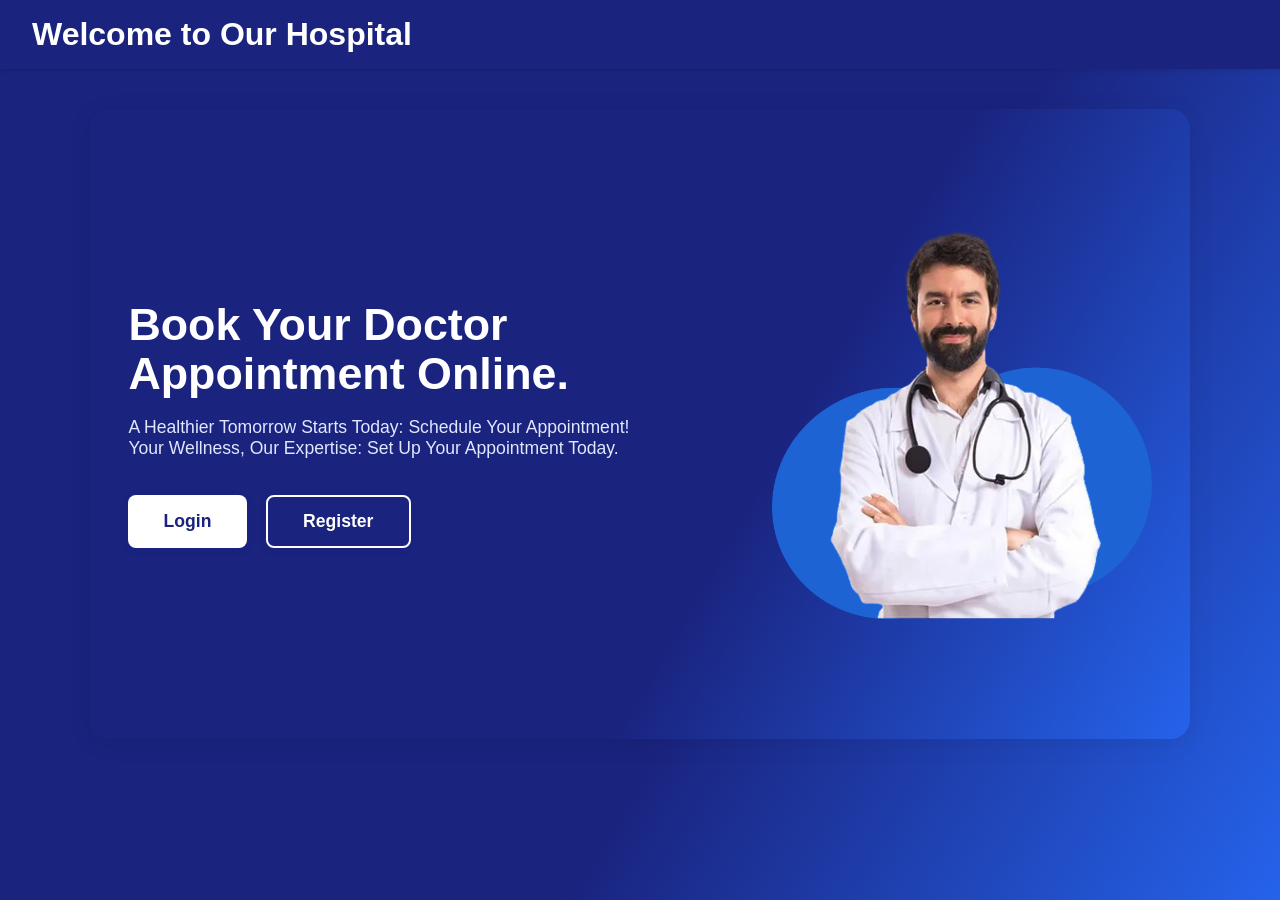
==== index.html @ 8319737b "Initial commit" ====
<!-- index.html (Home Page) -->
<!DOCTYPE html>
<html lang="en">

<head>
  <meta charset="UTF-8">
  <meta name="viewport" content="width=device-width, initial-scale=1.0">
  <title>Hospital Appointment Booking</title>
  <link rel="stylesheet" href="style.css">
</head>

<body>
  <header>
    <h1>Welcome to Our Hospital</h1>
  </header>
  <main>
    <!-- Hero Section Start -->
    <div class="hero-section">
      <div class="hero-content">
        <h1>Book Your Doctor Appointment Online.</h1>
        <p class="hero-subtitle">
          A Healthier Tomorrow Starts Today: Schedule Your Appointment!<br>
          Your Wellness, Our Expertise: Set Up Your Appointment Today.
        </p>
        <div class="hero-buttons">
          <a href="login.html" class="btn-primary hero-btn">Login</a>
          <a href="register.html" class="btn-outline hero-btn">Register</a>
        </div>
      </div>
      <div class="hero-image-container">
        <img src="doctor.png" alt="Doctor" class="hero-image">
      </div>
    </div>

  </main>
  <footer>

  </footer>
</body>

</html>
---- style.css ----
/* Global Modern Dashboard Styles (from admin.html) */
* {
    margin: 0;
    padding: 0;
    box-sizing: border-box;
    font-family: 'Segoe UI', Tahoma, Geneva, Verdana, sans-serif;
}

body {
    background: linear-gradient(120deg, #1a237e 60%, #2563eb 100%);
    min-height: 100vh;
}

header {
    background: #1a237e;
    color: white;
    padding: 1rem 2rem;
    display: flex;
    justify-content: space-between;
    align-items: center;
    box-shadow: 0 2px 4px rgba(0, 0, 0, 0.1);
}

.dashboard-container {
    display: grid;
    grid-template-columns: 250px 1fr;
    min-height: calc(100vh - 64px);
}

.sidebar {
    background: white;
    padding: 1.5rem;
    box-shadow: 2px 0 4px rgba(0, 0, 0, 0.1);
}

.nav-item {
    padding: 1rem;
    margin: 0.5rem 0;
    border-radius: 8px;
    cursor: pointer;
    transition: all 0.3s ease;
    display: flex;
    align-items: center;
    gap: 0.5rem;
}

.nav-item:hover {
    background: #e8eaf6;
    color: #1a237e;
}

.nav-item.active {
    background: #1a237e;
    color: white;
}

.main-content {
    padding: 2rem;
}

.card {
    background: white;
    border-radius: 12px;
    padding: 1.5rem;
    margin-bottom: 1.5rem;
    box-shadow: 0 2px 4px rgba(0, 0, 0, 0.1);
}

.stats-grid {
    display: grid;
    grid-template-columns: repeat(auto-fit, minmax(200px, 1fr));
    gap: 1rem;
    margin-bottom: 2rem;
}

.stat-card {
    background: white;
    padding: 1.5rem;
    border-radius: 8px;
    text-align: center;
    box-shadow: 0 2px 4px rgba(0, 0, 0, 0.1);
}

.stat-number {
    font-size: 2rem;
    font-weight: bold;
    color: #1a237e;
    margin: 0.5rem 0;
}

.data-table {
    width: 100%;
    border-collapse: collapse;
    margin-top: 1rem;
}

.data-table th,
.data-table td {
    padding: 1rem;
    text-align: left;
    border-bottom: 1px solid #e0e0e0;
}

.data-table th {
    background: #f5f5f5;
    font-weight: 600;
}

.data-table tr:hover {
    background: #f5f5f5;
}

.action-buttons {
    display: flex;
    gap: 0.5rem;
}

button {
    padding: 0.5rem 1rem;
    border: none;
    border-radius: 4px;
    cursor: pointer;
    font-weight: 500;
    transition: background-color 0.3s;
}

.btn-primary {
    background: #1a237e;
    color: white;
}

.btn-primary:hover {
    background: #283593;
}

.btn-secondary {
    background: #455a64;
    color: white;
}

.btn-secondary:hover {
    background: #546e7a;
}

.btn-danger {
    background: #c62828;
    color: white;
}

.btn-danger:hover {
    background: #d32f2f;
}

.form-group {
    margin-bottom: 1rem;
}

label {
    display: block;
    margin-bottom: 0.5rem;
    font-weight: 500;
}

input,
select,
textarea {
    width: 100%;
    padding: 0.75rem;
    border: 1px solid #ddd;
    border-radius: 4px;
    font-size: 1rem;
}

.search-bar {
    display: flex;
    gap: 1rem;
    margin-bottom: 1rem;
}

.search-bar input {
    flex: 1;
}

.modal {
    position: fixed;
    top: 0;
    left: 0;
    right: 0;
    bottom: 0;
    background: rgba(0, 0, 0, 0.5);
    display: flex;
    justify-content: center;
    align-items: center;
    z-index: 1000;
}

.modal-content {
    background: white;
    padding: 2rem;
    border-radius: 8px;
    max-width: 600px;
    width: 90%;
    max-height: 90vh;
    overflow-y: auto;
}

/* Hero Section Styles for Home Page */
.hero-section {
    display: flex;
    align-items: center;
    justify-content: space-between;
    min-height: 70vh;
    background: linear-gradient(120deg, #1a237e 60%, #2563eb 100%);
    border-radius: 20px;
    margin: 40px auto;
    max-width: 1100px;
    box-shadow: 0 4px 24px rgba(0, 0, 0, 0.08);
    padding: 0 3vw;
    color: #fff;
    position: relative;
    overflow: hidden;
}

.hero-content {
    flex: 1;
    display: flex;
    flex-direction: column;
    justify-content: center;
    min-width: 320px;
    max-width: 600px;
    z-index: 2;
}

.hero-content h1 {
    font-size: 2.8rem;
    font-weight: 700;
    margin-bottom: 1.2rem;
    line-height: 1.1;
}

.hero-subtitle {
    font-size: 1.1rem;
    font-weight: 400;
    margin-bottom: 2.2rem;
    color: #e0e7ff;
}

.hero-buttons {
    display: flex;
    gap: 1.2rem;
}

.hero-btn {
    font-size: 1.1rem;
    padding: 0.9rem 2.2rem;
    border-radius: 8px;
    font-weight: 600;
    text-decoration: none;
    transition: background 0.2s, color 0.2s, border 0.2s;
    box-shadow: 0 2px 8px rgba(26, 35, 126, 0.08);
    display: flex;
    align-items: center;
    justify-content: center;
}

.btn-primary.hero-btn {
    background: #fff;
    color: #1a237e;
    border: none;
}

.btn-primary.hero-btn:hover {
    background: #e8eaf6;
    color: #1a237e;
}

.btn-outline.hero-btn {
    background: transparent;
    color: #fff;
    border: 2px solid #fff;
}

.btn-outline.hero-btn:hover {
    background: #fff;
    color: #1a237e;
}

.hero-image-container {
    flex: 1;
    display: flex;
    align-items: center;
    justify-content: flex-end;
    min-width: 300px;
    z-index: 2;
}

.hero-image {
    width: 380px;
    height: auto;
    border-radius: 0;
    box-shadow: none;
    background: none;
}

@media (max-width: 900px) {
    .hero-section {
        flex-direction: column-reverse;
        padding: 2rem 1rem;
        min-height: 60vh;
        max-width: 98vw;
    }

    .hero-content,
    .hero-image-container {
        min-width: 0;
        max-width: 100vw;
        justify-content: center;
    }

    .hero-image {
        width: 220px;
        margin-bottom: 1.5rem;
        border-radius: 0;
    }
}

@media (max-width: 768px) {
    .dashboard-container {
        grid-template-columns: 1fr;
    }

    .sidebar {
        display: none;
    }

    .main-content {
        padding: 1rem;
    }

    .hero-section {
        max-width: 95vw;
        padding: 20px 0;
    }

    .data-table,
    .data-table tbody,
    .data-table tr,
    .data-table td {
        display: block;
        width: 100%;
    }

    .data-table thead {
        display: none;
    }

    .data-table tr {
        margin-bottom: 1rem;
        border: 1px solid #e0e0e0;
        border-radius: 8px;
        padding: 1rem;
        background: white;
    }

    .data-table td {
        text-align: right;
        padding-left: 50%;
        position: relative;
        border: none;
    }

    .data-table td::before {
        content: attr(data-label);
        position: absolute;
        left: 10px;
        width: calc(50% - 20px);
        padding-right: 10px;
        white-space: nowrap;
        font-weight: 600;
        text-align: left;
    }

    /* Specific adjustments for forms in cards on smaller screens */
    .card .form-group input,
    .card .form-group select,
    .card .form-group textarea {
        padding: 0.5rem;
    }

    .card h2 {
        font-size: 1.5rem;
        margin-bottom: 1rem;
    }

    .stats-grid {
        grid-template-columns: 1fr;
    }
}

.centered-card {
    background: #fff;
    border-radius: 18px;
    box-shadow: 0 4px 24px rgba(26, 35, 126, 0.10);
    max-width: 400px;
    margin: 6vh auto 0 auto;
    padding: 2.5rem 2rem 2rem 2rem;
    display: flex;
    flex-direction: column;
    align-items: center;
    justify-content: center;
}

.centered-card h2 {
    font-size: 2rem;
    font-weight: 700;
    margin-bottom: 1.5rem;
    color: #1a237e;
}

.centered-card form {
    width: 100%;
    display: flex;
    flex-direction: column;
    gap: 1.1rem;
}

.centered-card input,
.centered-card select {
    width: 100%;
    padding: 0.75rem;
    border: 1px solid #ddd;
    border-radius: 6px;
    font-size: 1rem;
    margin-bottom: 0.2rem;
}

.centered-card button {
    width: 100%;
    margin-top: 0.5rem;
}

.centered-card p {
    margin-top: 1rem;
    color: #c62828;
    font-size: 1rem;
    min-height: 1.2em;
}

@media (max-width: 600px) {
    .centered-card {
        max-width: 95vw;
        padding: 1.2rem 0.5rem;
    }
}

.form-link {
    text-align: center;
    margin-top: 1.2rem;
    font-size: 1rem;
    color: #333;
}

.form-link a {
    color: #1a237e;
    text-decoration: underline;
    font-weight: 600;
    transition: color 0.2s;
}

.form-link a:hover {
    color: #283593;
}
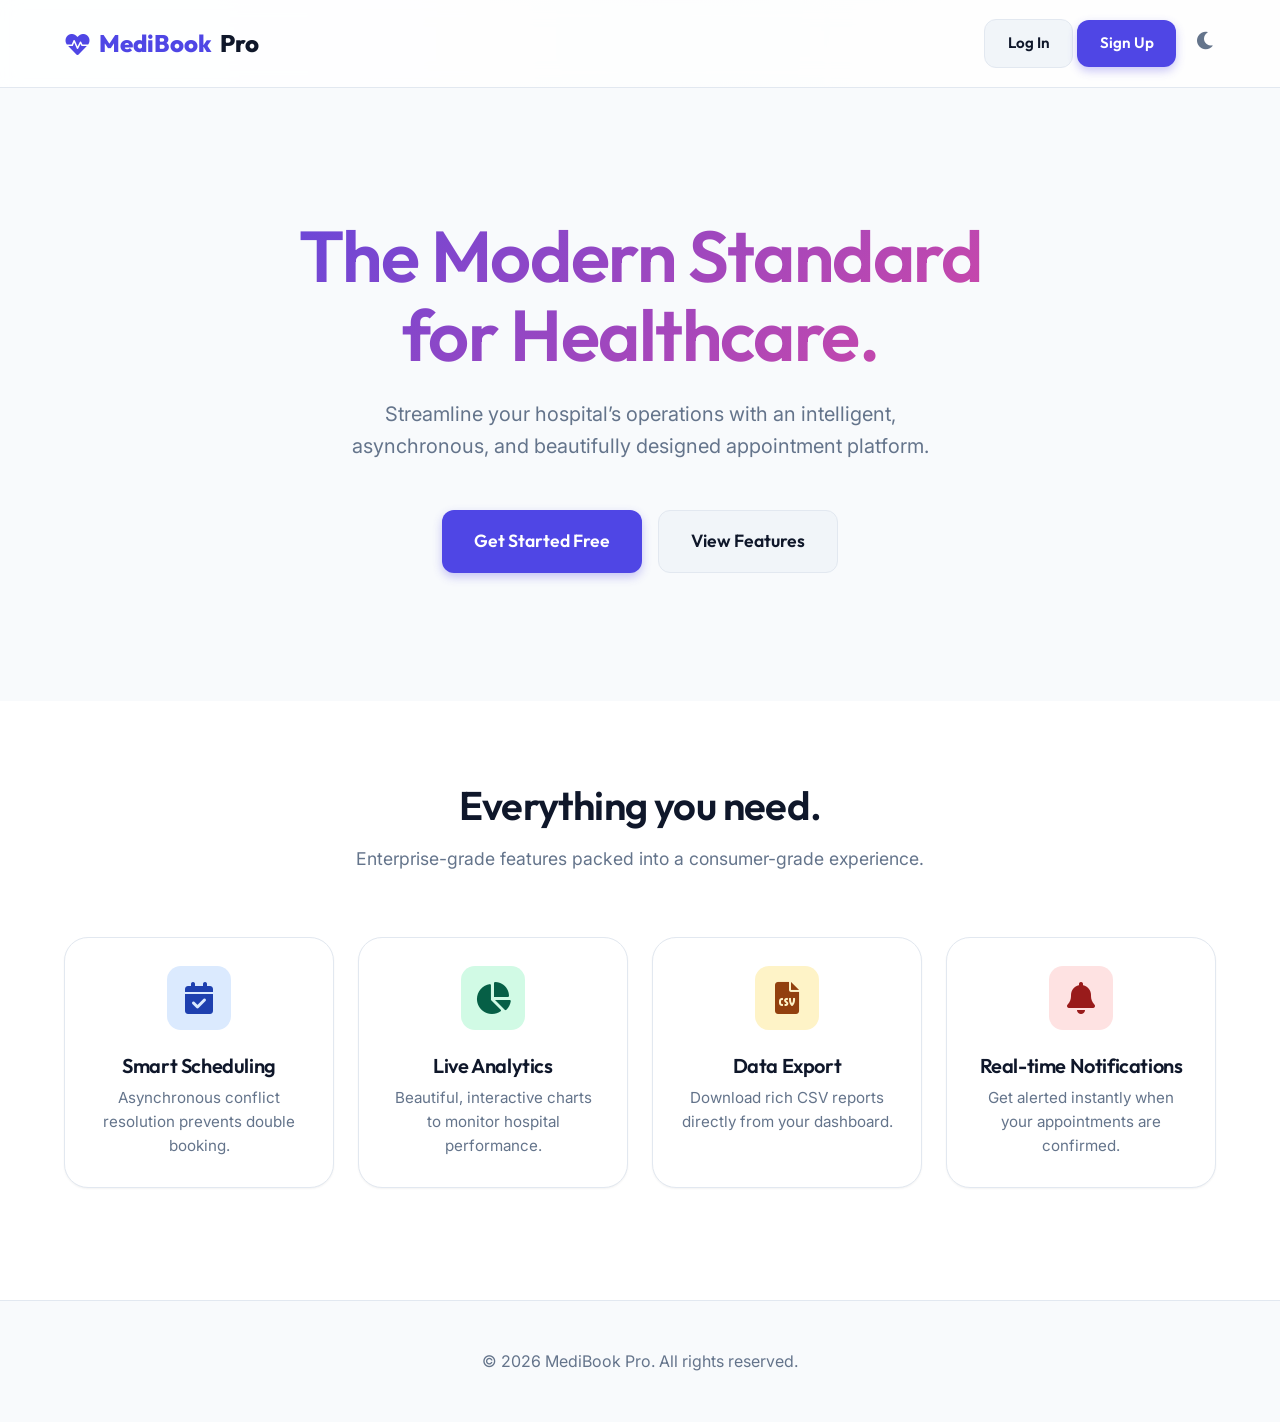
==== commit 47df4928: "feat: Premium SaaS UI Overhaul, Enterprise Features & Restructuring" ====
--- a/index.html
+++ b/index.html
@@ -1,41 +1,70 @@
-<!-- index.html (Home Page) -->
 <!DOCTYPE html>
 <html lang="en">
-
 <head>
   <meta charset="UTF-8">
   <meta name="viewport" content="width=device-width, initial-scale=1.0">
-  <title>Hospital Appointment Booking</title>
-  <link rel="stylesheet" href="style.css">
+  <title>MediBook Pro | Modern Healthcare</title>
+  <link rel="stylesheet" href="https://cdnjs.cloudflare.com/ajax/libs/font-awesome/6.0.0/css/all.min.css">
+  <link rel="stylesheet" href="assets/css/style.css">
 </head>
+<body>
 
-<body>
-  <header>
-    <h1>Welcome to Our Hospital</h1>
+  <header class="landing-header">
+    <div class="logo">
+      <i class="fas fa-heartbeat"></i>
+      MediBook <span style="color:var(--text-main);">Pro</span>
+    </div>
+    <nav class="landing-nav">
+      <a href="login.html" class="btn btn-secondary">Log In</a>
+      <a href="register.html" class="btn btn-primary">Sign Up</a>
+      <button class="icon-btn theme-toggle" title="Toggle Theme" style="margin-left:1rem;"><i class="fas fa-moon"></i></button>
+    </nav>
   </header>
+
   <main>
-    <!-- Hero Section Start -->
-    <div class="hero-section">
-      <div class="hero-content">
-        <h1>Book Your Doctor Appointment Online.</h1>
-        <p class="hero-subtitle">
-          A Healthier Tomorrow Starts Today: Schedule Your Appointment!<br>
-          Your Wellness, Our Expertise: Set Up Your Appointment Today.
-        </p>
-        <div class="hero-buttons">
-          <a href="login.html" class="btn-primary hero-btn">Login</a>
-          <a href="register.html" class="btn-outline hero-btn">Register</a>
+    <section class="hero">
+      <h1>The Modern Standard<br>for Healthcare.</h1>
+      <p>Streamline your hospital’s operations with an intelligent, asynchronous, and beautifully designed appointment platform.</p>
+      <div style="display: flex; gap: 1rem; justify-content: center; margin-top: 2rem;">
+        <a href="register.html" class="btn btn-primary" style="padding: 1rem 2rem; font-size: 1.1rem;">Get Started Free</a>
+        <a href="#features" class="btn btn-secondary" style="padding: 1rem 2rem; font-size: 1.1rem;">View Features</a>
+      </div>
+    </section>
+
+    <section id="features" class="features" style="padding: 5rem 5%; background: var(--bg-surface);">
+      <div style="text-align:center; margin-bottom: 4rem;">
+        <h2 style="font-size: 2.5rem; margin-bottom: 1rem;">Everything you need.</h2>
+        <p style="color:var(--text-muted); font-size: 1.1rem;">Enterprise-grade features packed into a consumer-grade experience.</p>
+      </div>
+      <div class="stats-grid">
+        <div class="card" style="text-align: center; margin-bottom: 0;">
+          <div class="stat-icon blue" style="margin: 0 auto 1.5rem auto; width: 64px; height: 64px; font-size: 2rem;"><i class="fas fa-calendar-check"></i></div>
+          <h3 style="font-family: 'Outfit'; font-size: 1.25rem; color:var(--text-main); text-transform:none;">Smart Scheduling</h3>
+          <p style="color: var(--text-muted); font-size: 0.95rem; margin-top: 0.5rem;">Asynchronous conflict resolution prevents double booking.</p>
+        </div>
+        <div class="card" style="text-align: center; margin-bottom: 0;">
+          <div class="stat-icon green" style="margin: 0 auto 1.5rem auto; width: 64px; height: 64px; font-size: 2rem;"><i class="fas fa-chart-pie"></i></div>
+          <h3 style="font-family: 'Outfit'; font-size: 1.25rem; color:var(--text-main); text-transform:none;">Live Analytics</h3>
+          <p style="color: var(--text-muted); font-size: 0.95rem; margin-top: 0.5rem;">Beautiful, interactive charts to monitor hospital performance.</p>
+        </div>
+        <div class="card" style="text-align: center; margin-bottom: 0;">
+          <div class="stat-icon amber" style="margin: 0 auto 1.5rem auto; width: 64px; height: 64px; font-size: 2rem;"><i class="fas fa-file-csv"></i></div>
+          <h3 style="font-family: 'Outfit'; font-size: 1.25rem; color:var(--text-main); text-transform:none;">Data Export</h3>
+          <p style="color: var(--text-muted); font-size: 0.95rem; margin-top: 0.5rem;">Download rich CSV reports directly from your dashboard.</p>
+        </div>
+        <div class="card" style="text-align: center; margin-bottom: 0;">
+          <div class="stat-icon red" style="margin: 0 auto 1.5rem auto; width: 64px; height: 64px; font-size: 2rem;"><i class="fas fa-bell"></i></div>
+          <h3 style="font-family: 'Outfit'; font-size: 1.25rem; color:var(--text-main); text-transform:none;">Real-time Notifications</h3>
+          <p style="color: var(--text-muted); font-size: 0.95rem; margin-top: 0.5rem;">Get alerted instantly when your appointments are confirmed.</p>
         </div>
       </div>
-      <div class="hero-image-container">
-        <img src="doctor.png" alt="Doctor" class="hero-image">
-      </div>
-    </div>
+    </section>
+  </main>
 
-  </main>
-  <footer>
+  <footer style="padding: 3rem 5%; text-align: center; border-top: 1px solid var(--border); color: var(--text-muted);">
+    <p>&copy; 2026 MediBook Pro. All rights reserved.</p>
+  </footer>
 
-  </footer>
+  <script src="assets/js/utils.js"></script>
 </body>
-
 </html>
--- a/assets/css/style.css
+++ b/assets/css/style.css
@@ -0,0 +1,454 @@
+/* ─── Premium SaaS Design System ──────────────────────────────────────────────── */
+@import url('https://fonts.googleapis.com/css2?family=Inter:wght@300;400;500;600&family=Outfit:wght@400;500;600;700&display=swap');
+
+:root {
+  /* Colors - Light Theme */
+  --bg-body: #f8fafc;
+  --bg-surface: #ffffff;
+  --bg-surface-hover: #f1f5f9;
+  --bg-glass: rgba(255, 255, 255, 0.85);
+  
+  --text-main: #0f172a;
+  --text-muted: #64748b;
+  
+  --primary: #4f46e5;
+  --primary-hover: #4338ca;
+  --primary-light: #e0e7ff;
+  
+  --sidebar-bg: #ffffff;
+  --sidebar-text: #334155;
+  --sidebar-hover: #f1f5f9;
+  --sidebar-active-bg: #e0e7ff;
+  --sidebar-active-text: #4f46e5;
+  
+  --border: #e2e8f0;
+  
+  /* Status Colors */
+  --success: #10b981;
+  --success-bg: #d1fae5;
+  --success-text: #065f46;
+  --danger: #ef4444;
+  --danger-bg: #fee2e2;
+  --danger-text: #991b1b;
+  --warning: #f59e0b;
+  --warning-bg: #fef3c7;
+  --warning-text: #92400e;
+  --info: #3b82f6;
+  --info-bg: #dbeafe;
+  --info-text: #1e40af;
+
+  /* Premium Shadows */
+  --shadow-sm: 0 1px 2px 0 rgba(0, 0, 0, 0.05);
+  --shadow-md: 0 4px 6px -1px rgba(0, 0, 0, 0.05), 0 2px 4px -1px rgba(0, 0, 0, 0.03);
+  --shadow-lg: 0 10px 15px -3px rgba(0, 0, 0, 0.05), 0 4px 6px -2px rgba(0, 0, 0, 0.03);
+  --shadow-float: 0 20px 25px -5px rgba(0, 0, 0, 0.1), 0 10px 10px -5px rgba(0, 0, 0, 0.04);
+  
+  /* Borders */
+  --radius-sm: 8px;
+  --radius-md: 12px;
+  --radius-lg: 16px;
+  --radius-xl: 24px;
+}
+
+[data-theme="dark"] {
+  --bg-body: #0f172a;
+  --bg-surface: #1e293b;
+  --bg-surface-hover: #334155;
+  --bg-glass: rgba(30, 41, 59, 0.85);
+  
+  --text-main: #f8fafc;
+  --text-muted: #94a3b8;
+  --border: #334155;
+  
+  --primary: #6366f1;
+  --primary-hover: #818cf8;
+  --primary-light: rgba(99, 102, 241, 0.2);
+  
+  --sidebar-bg: #1e293b;
+  --sidebar-text: #cbd5e1;
+  --sidebar-hover: #334155;
+  --sidebar-active-bg: rgba(99, 102, 241, 0.2);
+  --sidebar-active-text: #818cf8;
+  
+  --shadow-md: 0 4px 6px -1px rgba(0, 0, 0, 0.4);
+  --shadow-lg: 0 10px 15px -3px rgba(0, 0, 0, 0.5);
+  --shadow-float: 0 20px 25px -5px rgba(0, 0, 0, 0.6);
+}
+
+* { box-sizing: border-box; margin: 0; padding: 0; }
+
+body {
+  font-family: 'Inter', sans-serif;
+  background-color: var(--bg-body);
+  color: var(--text-main);
+  line-height: 1.6;
+  transition: background-color 0.3s ease, color 0.3s ease;
+  /* Premium Mesh Gradient Base */
+  background-image: 
+    radial-gradient(at 0% 0%, hsla(253,16%,7%,0) 0, transparent 50%), 
+    radial-gradient(at 50% 0%, hsla(225,39%,30%,0.03) 0, transparent 50%), 
+    radial-gradient(at 100% 0%, hsla(339,49%,30%,0.03) 0, transparent 50%);
+}
+
+[data-theme="dark"] body {
+  background-image: 
+    radial-gradient(at 0% 0%, hsla(253,16%,7%,1) 0, transparent 50%), 
+    radial-gradient(at 50% 0%, hsla(225,39%,30%,0.2) 0, transparent 50%), 
+    radial-gradient(at 100% 0%, hsla(339,49%,30%,0.2) 0, transparent 50%);
+}
+
+a { color: var(--primary); text-decoration: none; transition: color 0.2s; }
+a:hover { color: var(--primary-hover); }
+
+/* ─── Typography ─────────────────────────────────────────────────────────────── */
+h1, h2, h3, h4, h5, h6 {
+  font-family: 'Outfit', sans-serif;
+  font-weight: 600;
+  line-height: 1.2;
+  color: var(--text-main);
+  margin-bottom: 0.5rem;
+  letter-spacing: -0.02em;
+}
+
+/* ─── Layout: Floating Sidebar ───────────────────────────────────────────────── */
+.dashboard-container {
+  display: flex;
+  height: 100vh;
+  padding: 1rem;
+  gap: 1.5rem;
+  overflow: hidden;
+}
+
+.sidebar {
+  width: 260px;
+  background: var(--sidebar-bg);
+  border-radius: var(--radius-xl);
+  box-shadow: var(--shadow-lg);
+  display: flex;
+  flex-direction: column;
+  transition: transform 0.3s ease, background 0.3s ease;
+  z-index: 50;
+  border: 1px solid var(--border);
+  overflow: hidden;
+}
+
+.sidebar-header {
+  padding: 2rem 1.5rem 1rem 1.5rem;
+  font-size: 1.5rem;
+  font-family: 'Outfit', sans-serif;
+  font-weight: 700;
+  display: flex;
+  align-items: center;
+  gap: 0.5rem;
+  color: var(--primary);
+}
+
+.sidebar-nav {
+  flex: 1;
+  padding: 1rem 0;
+  overflow-y: auto;
+}
+
+.nav-item {
+  padding: 0.8rem 1.5rem;
+  margin: 0.25rem 1rem;
+  border-radius: var(--radius-md);
+  cursor: pointer;
+  display: flex;
+  align-items: center;
+  gap: 1rem;
+  font-weight: 500;
+  color: var(--sidebar-text);
+  transition: all 0.2s;
+}
+
+.nav-item:hover {
+  background-color: var(--sidebar-hover);
+  transform: translateX(4px);
+}
+
+.nav-item.active {
+  background-color: var(--sidebar-active-bg);
+  color: var(--sidebar-active-text);
+}
+
+/* ─── Main Content & Header (Glassmorphism) ──────────────────────────────────── */
+.main-content {
+  flex: 1;
+  display: flex;
+  flex-direction: column;
+  overflow: hidden;
+  border-radius: var(--radius-xl);
+}
+
+.top-header {
+  background: var(--bg-glass);
+  backdrop-filter: blur(12px);
+  -webkit-backdrop-filter: blur(12px);
+  padding: 1rem 2rem;
+  display: flex;
+  justify-content: space-between;
+  align-items: center;
+  border-radius: var(--radius-xl);
+  margin-bottom: 1.5rem;
+  box-shadow: var(--shadow-sm);
+  border: 1px solid var(--border);
+  z-index: 40;
+}
+
+.header-left { display: flex; align-items: center; gap: 1rem; }
+.menu-toggle { display: none; background: none; border: none; color: var(--text-main); font-size: 1.5rem; cursor: pointer; }
+.header-right { display: flex; align-items: center; gap: 1.25rem; }
+
+.icon-btn {
+  background: none;
+  border: none;
+  color: var(--text-muted);
+  font-size: 1.25rem;
+  cursor: pointer;
+  transition: color 0.2s, transform 0.2s;
+  position: relative;
+}
+.icon-btn:hover { color: var(--text-main); transform: scale(1.1); }
+
+/* Notifications Dropdown */
+.notif-container { position: relative; }
+.notif-dropdown {
+  position: absolute;
+  top: 100%;
+  right: -10px;
+  width: 320px;
+  background: var(--bg-surface);
+  border: 1px solid var(--border);
+  border-radius: var(--radius-lg);
+  box-shadow: var(--shadow-float);
+  margin-top: 1rem;
+  display: none;
+  flex-direction: column;
+  z-index: 100;
+  max-height: 400px;
+  overflow-y: auto;
+  opacity: 0;
+  transform: translateY(-10px);
+  transition: all 0.2s ease;
+}
+.notif-dropdown.show {
+  display: flex;
+  opacity: 1;
+  transform: translateY(0);
+}
+.notif-header { padding: 1rem; border-bottom: 1px solid var(--border); font-family: 'Outfit', sans-serif; font-weight: 600; }
+.notif-item { padding: 1rem; border-bottom: 1px solid var(--border); font-size: 0.85rem; }
+.notif-item.unread { background: var(--bg-surface-hover); }
+.notif-item:last-child { border-bottom: none; }
+.notif-date { color: var(--text-muted); font-size: 0.75rem; margin-top: 0.25rem; }
+
+/* User Profile */
+.user-profile { display: flex; align-items: center; gap: 0.75rem; border-left: 1px solid var(--border); padding-left: 1.25rem; }
+.avatar { width: 42px; height: 42px; border-radius: 50%; background: var(--primary); color: white; display: flex; align-items: center; justify-content: center; font-weight: 600; font-family: 'Outfit'; font-size: 1.2rem; box-shadow: var(--shadow-md); }
+.user-info { display: flex; flex-direction: column; }
+.user-name { font-weight: 600; font-size: 0.9rem; font-family: 'Outfit'; }
+.user-role { font-size: 0.8rem; color: var(--text-muted); text-transform: capitalize; }
+
+.content-area { flex: 1; overflow-y: auto; padding-right: 0.5rem; }
+
+/* ─── Cards & Sections ───────────────────────────────────────────────────────── */
+.section { display: none; animation: slideUp 0.4s ease forwards; opacity: 0; }
+.section.active { display: block; }
+
+@keyframes slideUp {
+  from { opacity: 0; transform: translateY(15px); }
+  to { opacity: 1; transform: translateY(0); }
+}
+
+.card {
+  background: var(--bg-surface);
+  border-radius: var(--radius-xl);
+  padding: 1.75rem;
+  box-shadow: var(--shadow-sm);
+  margin-bottom: 1.5rem;
+  border: 1px solid var(--border);
+  transition: box-shadow 0.3s ease;
+}
+.card:hover { box-shadow: var(--shadow-md); }
+
+.card-header {
+  display: flex;
+  justify-content: space-between;
+  align-items: center;
+  margin-bottom: 1.5rem;
+}
+.card-header h2 { margin: 0; font-size: 1.35rem; }
+
+/* ─── Stats Grid ─────────────────────────────────────────────────────────────── */
+.stats-grid { display: grid; grid-template-columns: repeat(auto-fit, minmax(220px, 1fr)); gap: 1.5rem; margin-bottom: 2rem; }
+.stat-card {
+  background: var(--bg-surface);
+  border-radius: var(--radius-xl);
+  padding: 1.5rem;
+  box-shadow: var(--shadow-sm);
+  border: 1px solid var(--border);
+  display: flex;
+  align-items: center;
+  gap: 1.25rem;
+  transition: transform 0.3s, box-shadow 0.3s;
+}
+.stat-card:hover { transform: translateY(-3px); box-shadow: var(--shadow-md); }
+.stat-icon { width: 54px; height: 54px; border-radius: 14px; display: flex; align-items: center; justify-content: center; font-size: 1.5rem; }
+.stat-icon.blue { background: var(--info-bg); color: var(--info-text); }
+.stat-icon.green { background: var(--success-bg); color: var(--success-text); }
+.stat-icon.amber { background: var(--warning-bg); color: var(--warning-text); }
+.stat-icon.red { background: var(--danger-bg); color: var(--danger-text); }
+.stat-details flex: 1;
+.stat-details h3 { font-size: 0.85rem; color: var(--text-muted); margin: 0; font-weight: 500; font-family: 'Inter'; text-transform: uppercase; letter-spacing: 0.05em; }
+.stat-number { font-size: 2rem; font-weight: 700; color: var(--text-main); font-family: 'Outfit'; line-height: 1.2; }
+
+/* ─── Forms & Inputs ─────────────────────────────────────────────────────────── */
+.form-group { margin-bottom: 1.25rem; }
+label { display: block; font-size: 0.875rem; font-weight: 500; margin-bottom: 0.5rem; color: var(--text-main); }
+input, select, textarea {
+  width: 100%;
+  padding: 0.8rem 1rem;
+  border: 1px solid var(--border);
+  border-radius: var(--radius-md);
+  background-color: var(--bg-body);
+  color: var(--text-main);
+  font-family: inherit;
+  font-size: 0.95rem;
+  transition: all 0.2s ease;
+}
+input:focus, select:focus, textarea:focus {
+  outline: none;
+  border-color: var(--primary);
+  background-color: var(--bg-surface);
+  box-shadow: 0 0 0 4px var(--primary-light);
+}
+textarea { min-height: 100px; resize: vertical; }
+.form-grid { display: grid; grid-template-columns: 1fr 1fr; gap: 1.25rem; }
+@media (max-width: 600px) { .form-grid { grid-template-columns: 1fr; } }
+
+/* ─── Buttons ────────────────────────────────────────────────────────────────── */
+.btn {
+  display: inline-flex;
+  align-items: center;
+  justify-content: center;
+  gap: 0.5rem;
+  padding: 0.7rem 1.4rem;
+  border-radius: var(--radius-md);
+  font-weight: 600;
+  font-size: 0.95rem;
+  font-family: 'Outfit', sans-serif;
+  cursor: pointer;
+  border: none;
+  transition: all 0.2s ease;
+}
+.btn-primary { background: var(--primary); color: white; box-shadow: 0 4px 10px rgba(79, 70, 229, 0.3); }
+.btn-primary:hover { background: var(--primary-hover); transform: translateY(-2px); box-shadow: 0 6px 15px rgba(79, 70, 229, 0.4); }
+.btn-secondary { background: var(--bg-surface-hover); color: var(--text-main); border: 1px solid var(--border); }
+.btn-secondary:hover { background: var(--border); }
+.btn-danger { background: var(--danger); color: white; }
+.btn-danger-outline { background: transparent; color: var(--danger); border: 1px solid var(--danger); }
+.btn-danger-outline:hover { background: var(--danger-bg); }
+.btn-sm { padding: 0.4rem 0.8rem; font-size: 0.85rem; border-radius: var(--radius-sm); }
+
+/* ─── Data Cards (Modern alternative to tables) ─────────────────────────────── */
+.list-grid { display: grid; gap: 1rem; }
+.list-item {
+  background: var(--bg-surface);
+  border: 1px solid var(--border);
+  border-radius: var(--radius-lg);
+  padding: 1.25rem 1.5rem;
+  display: flex;
+  justify-content: space-between;
+  align-items: center;
+  transition: transform 0.2s, box-shadow 0.2s;
+}
+.list-item:hover { transform: translateY(-2px); box-shadow: var(--shadow-md); border-color: var(--primary-light); }
+.list-item-content { flex: 1; }
+.list-item-header { display: flex; align-items: center; gap: 1rem; margin-bottom: 0.25rem; }
+.list-item-title { font-weight: 600; color: var(--text-main); font-size: 1.1rem; font-family: 'Outfit'; }
+.list-item-subtitle { color: var(--text-muted); font-size: 0.85rem; }
+.list-item-body { font-size: 0.9rem; color: var(--text-muted); margin-top: 0.5rem; }
+.list-item-actions { display: flex; gap: 0.5rem; align-items: center; }
+
+/* ─── Badges ─────────────────────────────────────────────────────────────────── */
+.badge { display: inline-flex; align-items: center; padding: 0.25rem 0.75rem; border-radius: 9999px; font-size: 0.75rem; font-weight: 700; text-transform: uppercase; letter-spacing: 0.05em; font-family: 'Outfit'; }
+.badge-pending { background: var(--warning-bg); color: var(--warning-text); }
+.badge-confirmed { background: var(--success-bg); color: var(--success-text); }
+.badge-cancelled { background: var(--danger-bg); color: var(--danger-text); }
+.badge-info { background: var(--info-bg); color: var(--info-text); }
+
+/* Notification Badge */
+.notification-badge { background: var(--danger); color: white; border-radius: 50%; width: 18px; height: 18px; display: inline-flex; align-items: center; justify-content: center; font-size: 0.65rem; font-weight: 800; position: absolute; top: -4px; right: -4px; border: 2px solid var(--bg-glass); }
+
+/* ─── Tables (For Admin) ─────────────────────────────────────────────────────── */
+.table-container { overflow-x: auto; background: var(--bg-surface); border-radius: var(--radius-xl); border: 1px solid var(--border); }
+table { width: 100%; border-collapse: collapse; text-align: left; }
+th { background: var(--bg-surface-hover); color: var(--text-muted); font-size: 0.75rem; text-transform: uppercase; letter-spacing: 0.05em; padding: 1rem 1.5rem; font-weight: 600; border-bottom: 1px solid var(--border); }
+td { padding: 1rem 1.5rem; border-bottom: 1px solid var(--border); color: var(--text-main); vertical-align: middle; font-size: 0.95rem; }
+tr:last-child td { border-bottom: none; }
+tr:hover td { background-color: var(--bg-body); }
+
+/* ─── Chart Container ────────────────────────────────────────────────────────── */
+.chart-container { position: relative; height: 300px; width: 100%; display: flex; align-items: center; justify-content: center; }
+
+/* ─── Auth Pages (Glassmorphism Split Screen) ────────────────────────────────── */
+.auth-container { display: flex; min-height: 100vh; background: var(--bg-body); background-image: radial-gradient(at 0% 0%, hsla(253,16%,7%,0) 0, transparent 50%), radial-gradient(at 50% 0%, hsla(225,39%,30%,0.05) 0, transparent 50%), radial-gradient(at 100% 0%, hsla(339,49%,30%,0.05) 0, transparent 50%); }
+.auth-brand { flex: 1.2; background: linear-gradient(135deg, #4f46e5 0%, #2563eb 100%); color: white; display: flex; flex-direction: column; justify-content: center; padding: 4rem; position: relative; overflow: hidden; }
+.auth-brand::before { content: ''; position: absolute; top: -50%; left: -50%; width: 200%; height: 200%; background: radial-gradient(circle, rgba(255,255,255,0.1) 0%, transparent 60%); }
+.auth-brand h1 { font-size: 3.5rem; margin-bottom: 1rem; position: relative; z-index: 1; }
+.auth-brand p { font-size: 1.25rem; opacity: 0.9; max-width: 400px; position: relative; z-index: 1; }
+.auth-form-wrapper { width: 550px; background: var(--bg-glass); backdrop-filter: blur(20px); -webkit-backdrop-filter: blur(20px); display: flex; flex-direction: column; justify-content: center; padding: 4rem; box-shadow: -20px 0 40px rgba(0,0,0,0.05); z-index: 10; border-left: 1px solid rgba(255,255,255,0.5); }
+[data-theme="dark"] .auth-form-wrapper { border-left: 1px solid rgba(255,255,255,0.05); }
+
+/* ─── Modals, Toasts, Skeletons & Spinners ───────────────────────────────────── */
+/* (Kept structure from previous, updated for border-radius) */
+.modal-overlay { position: fixed; top: 0; left: 0; right: 0; bottom: 0; background: rgba(0,0,0,0.4); backdrop-filter: blur(8px); display: flex; align-items: center; justify-content: center; z-index: 9999; opacity: 0; transition: opacity 0.2s ease; }
+.modal-overlay.active { opacity: 1; }
+.modal-content { background: var(--bg-surface); border-radius: var(--radius-xl); padding: 2.5rem; width: 90%; max-width: 400px; box-shadow: var(--shadow-float); transform: translateY(20px) scale(0.95); transition: all 0.3s cubic-bezier(0.175, 0.885, 0.32, 1.275); border: 1px solid var(--border); }
+.modal-overlay.active .modal-content { transform: translateY(0) scale(1); }
+.modal-icon { width: 64px; height: 64px; border-radius: 50%; display: flex; align-items: center; justify-content: center; font-size: 2rem; margin: 0 auto 1.5rem auto; }
+.modal-icon.warning { background: var(--warning-bg); color: var(--warning-text); }
+.modal-icon.danger { background: var(--danger-bg); color: var(--danger-text); }
+.modal-title { text-align: center; margin-bottom: 0.5rem; font-size: 1.5rem; }
+.modal-message { text-align: center; color: var(--text-muted); margin-bottom: 2rem; }
+.modal-actions { display: flex; gap: 1rem; justify-content: center; }
+
+#toast-container { position: fixed; bottom: 2rem; right: 2rem; display: flex; flex-direction: column; gap: 0.75rem; z-index: 10000; pointer-events: none; }
+.toast { min-width: 300px; background: var(--bg-surface); color: var(--text-main); padding: 1rem 1.25rem; border-radius: var(--radius-md); box-shadow: var(--shadow-float); display: flex; align-items: center; gap: 1rem; border: 1px solid var(--border); border-left: 4px solid var(--primary); opacity: 0; transform: translateX(100%); transition: all 0.4s cubic-bezier(0.68, -0.55, 0.265, 1.55); }
+.toast.active { opacity: 1; transform: translateX(0); }
+
+.empty-state { text-align: center; padding: 4rem 1rem; color: var(--text-muted); }
+.empty-state i { font-size: 3.5rem; color: var(--border); margin-bottom: 1.5rem; }
+
+.btn-loading { position: relative; color: transparent !important; pointer-events: none; }
+.btn-loading::after { content: ""; position: absolute; width: 1.2rem; height: 1.2rem; top: calc(50% - 0.6rem); left: calc(50% - 0.6rem); border: 2px solid rgba(255, 255, 255, 0.5); border-top-color: white; border-radius: 50%; animation: spin 0.8s linear infinite; }
+@keyframes spin { to { transform: rotate(360deg); } }
+
+.skeleton { background: var(--bg-surface-hover); background: linear-gradient(90deg, var(--bg-surface-hover) 25%, var(--border) 50%, var(--bg-surface-hover) 75%); background-size: 200% 100%; animation: skeletonLoading 1.5s infinite; border-radius: var(--radius-sm); }
+.skeleton-text { width: 100%; height: 1rem; margin-bottom: 0.5rem; }
+.skeleton-title { width: 60%; height: 1.25rem; margin-bottom: 1rem; }
+.skeleton-card { height: 100px; border-radius: var(--radius-lg); margin-bottom: 1rem; }
+.skeleton-table-row { height: 50px; margin-bottom: 0.5rem; }
+@keyframes skeletonLoading { 0% { background-position: 200% 0; } 100% { background-position: -200% 0; } }
+
+/* ─── Landing Page ───────────────────────────────────────────────────────────── */
+.landing-header { background: var(--bg-glass); backdrop-filter: blur(10px); padding: 1.2rem 5%; display: flex; justify-content: space-between; align-items: center; position: sticky; top: 0; z-index: 100; border-bottom: 1px solid var(--border); }
+.logo { font-size: 1.5rem; font-weight: 800; font-family: 'Outfit'; color: var(--primary); display: flex; align-items: center; gap: 0.5rem; }
+.hero { background: var(--bg-body); padding: 8rem 5%; text-align: center; position: relative; overflow: hidden; }
+.hero h1 { font-size: 4.5rem; margin-bottom: 1.5rem; line-height: 1.1; background: linear-gradient(135deg, var(--primary) 0%, #ec4899 100%); -webkit-background-clip: text; -webkit-text-fill-color: transparent; }
+.hero p { font-size: 1.25rem; color: var(--text-muted); margin-bottom: 3rem; max-width: 600px; margin-left: auto; margin-right: auto; }
+
+/* ─── Responsive Adjustments ─────────────────────────────────────────────────── */
+@media (max-width: 768px) {
+  .dashboard-container { padding: 0; gap: 0; border-radius: 0; }
+  .sidebar { position: fixed; top: 0; left: 0; bottom: 0; transform: translateX(-100%); border-radius: 0; width: 280px; }
+  .sidebar.open { transform: translateX(0); }
+  .main-content { border-radius: 0; }
+  .top-header { border-radius: 0; margin-bottom: 0; border-top: none; border-left: none; border-right: none; }
+  .menu-toggle { display: block; }
+  .hero h1 { font-size: 3rem; }
+  .auth-form-wrapper { width: 100%; border-left: none; }
+  .auth-brand { display: none; }
+  .header-right .user-name, .header-right .user-role { display: none; }
+}
